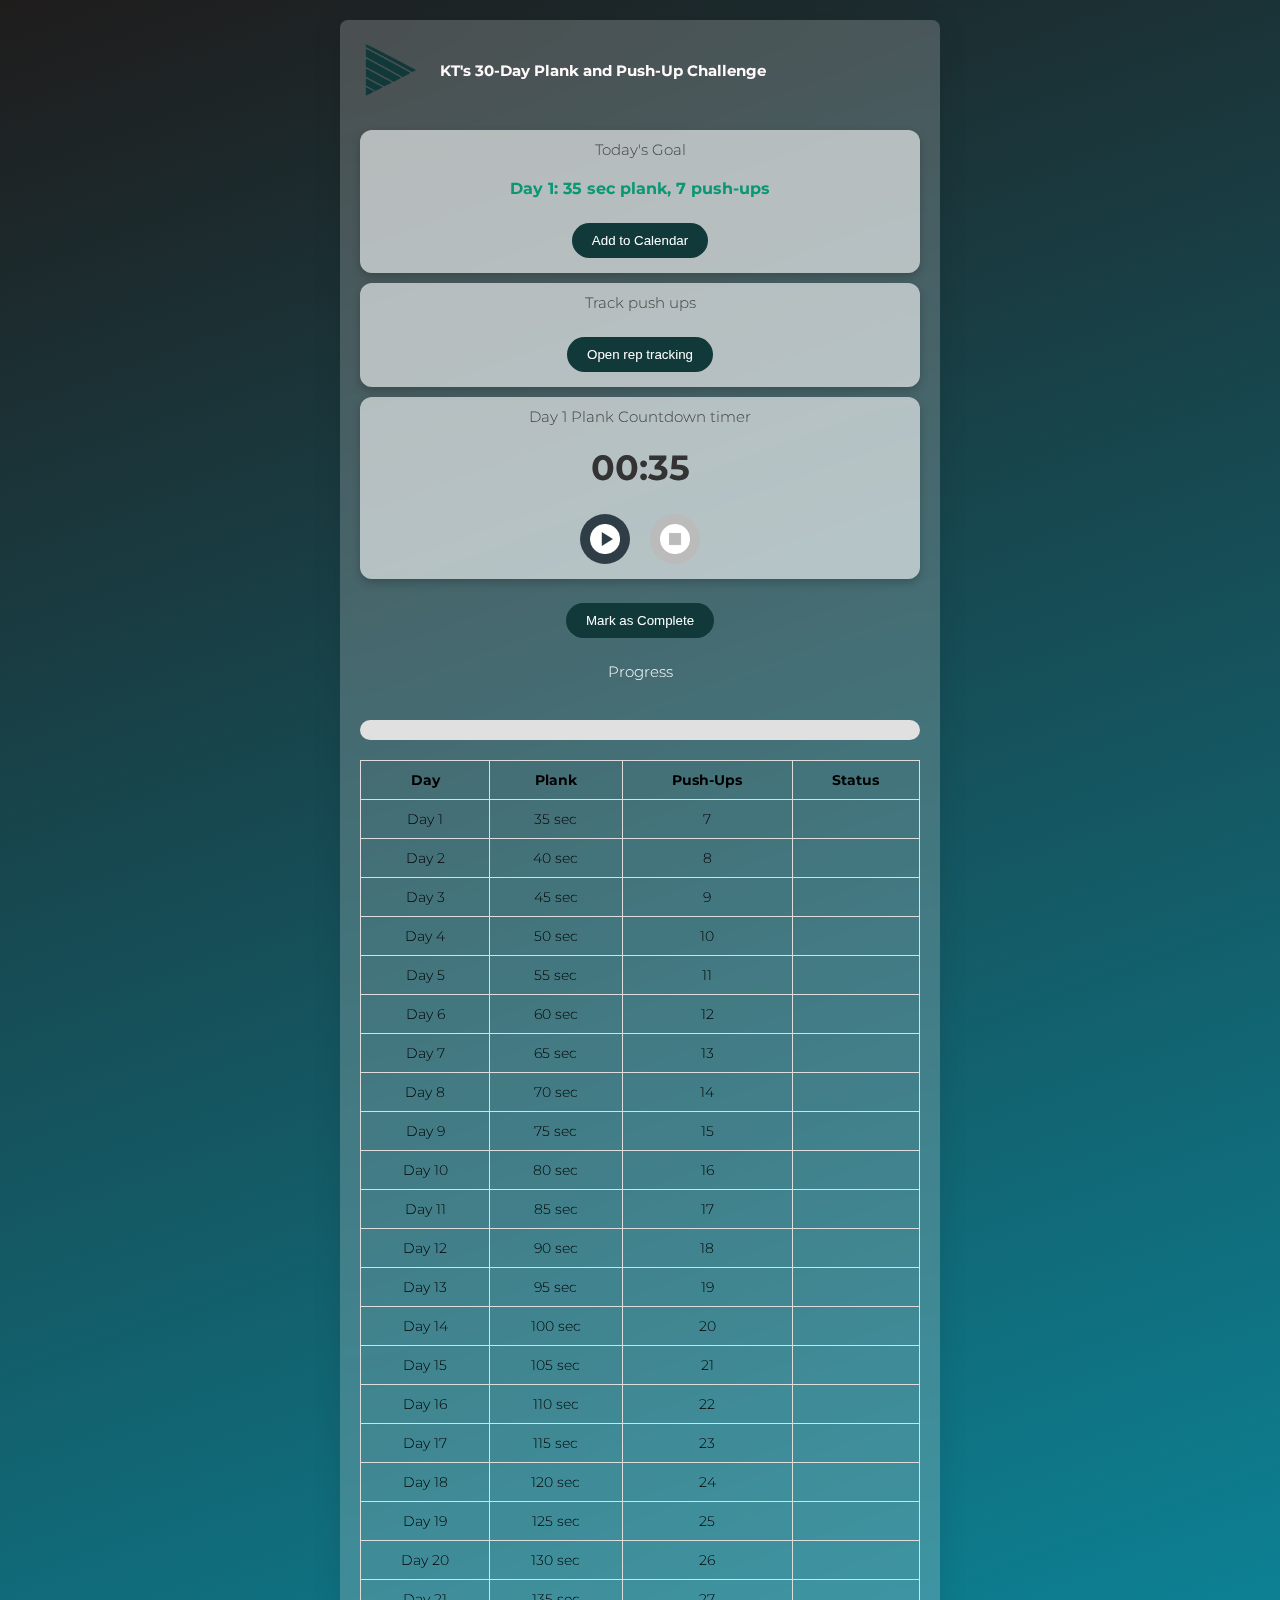
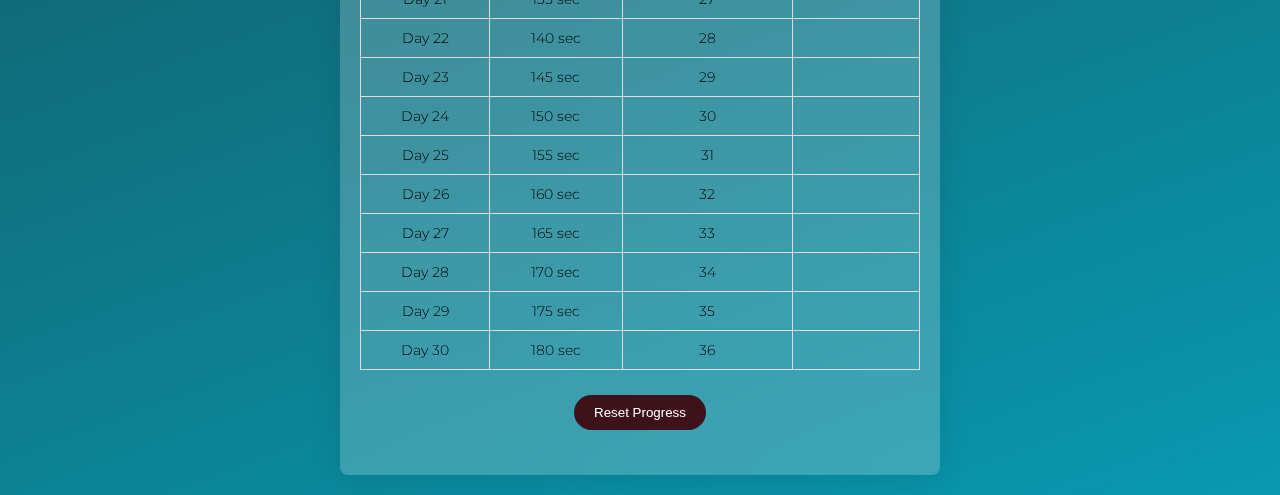
==== index.html @ cbdfee89 "Add files via upload" ====
<!DOCTYPE html>
<html lang="en">
<head>
  <meta charset="UTF-8">
  <meta name="viewport" content="width=device-width, initial-scale=1.0">
  <title>30-Day Plank and Push-Up Challenge</title>
  <link rel="stylesheet" href="styles.css">

    <!-- Enable standalone full-screen mode on iOS -->
     
    <meta name="apple-mobile-web-app-capable" content="yes">
    <meta name="apple-mobile-web-app-status-bar-style" content="translucent">
    <meta name="apple-mobile-web-app-title" content="Plank Challenge">

     <!-- Home screen icon for iOS -->
  <link rel="apple-touch-icon" href="icon.png">
  
  <link rel="manifest" href="manifest.json">

</head>
<body>
  <div class="container">
    <div class="header-group"> <img src="30 day app icon-2.png" width="60">
      <h1>KT's 30-Day Plank and Push-Up Challenge</h1>
  </div>  

  <!-- Install App Modal -->
<div id="installModal" class="modal">
  <div class="modal-content">
    <span class="close" onclick="closeInstallModal()">&times;</span>
    <h2>Install the 30 Day Challenge App</h2><br>
    <p>Get quick access to the 30 Day Challenge app directly from your home screen!</p>
    <button id="installAppButton">Install App</button>
  </div>
</div>

     <!-- Tracker & Countdown -->
    <div class="tracker">
      <div class="countdown-container">
      <h2>Today's Goal</h2>
      <h3 id="dayGoal">Day 1: 20 sec plank, 5 push-ups</h3>
      <button onclick="generateICSFile()">Add to Calendar</button>
    </div>

      <div class="heart-rate-container" id="heart-rate-container">
        <button id="connectHRButton" onclick="connectHeartRateMonitor()" style="display: none;">
          Connect Heart Rate Monitor
        </button>
        <p id="heartRateDisplay" style="display: none;">Heart Rate: -- bpm</p>
      </div>

     <div class="Push-up feed">
      <div class="countdown-container">
      <h2>Track push ups</h2>
     <!-- Button to open pushup.html with the day's target reps -->
      <button id="openVideoFeed" onclick="openPushupTracker()">Open rep tracking</button>

    </div>

    <div class="countdown-container">
        <h2 id="dayText">`Day 1 Plank Countdown timer`</h2>
        <p id="countdownDisplay">00:35</p>
        <div class="button-group">
          <button id="startButton" onclick="startCountdown(35)">
            <img src="play-icon.png" alt="Start" width="20" height="20">
          </button>
          <button id="stopButton" onclick="stopCountdown()" disabled>
            <img src="stop-icon.png" alt="Stop" width="20" height="20">
          </button>
        </div>
      </div>
      <br><button onclick="markComplete()">Mark as Complete</button>
      
    </div>
    <!-- Modal Structure -->
  <div id="calendarModal" class="modal">
  <div class="modal-content">
    <p>Your calendar file is ready!</p>
    <a id="downloadLink" href="" download="30_day_challenge.ics">Download and Add to Calendar</a>
    <button onclick="closeModal()">Close</button>
  </div>
  </div>
  <!-- Progress table -->
  <div class="progress">
    <br><h4>Progress</h4><br>
    <div class="progress-container">
      <div id="progressBar"></div>
    </div>
    
    
    <table id="progressTable">
      <thead>
        <tr>
          <th>Day</th>
          <th>Plank</th>
          <th>Push-Ups</th>
          <th>Status</th>
        </tr>
      </thead>
      <tbody id="progressBody"></tbody>
    </table>
  </div>
  <button class="reset-button" onclick="resetProgress()">Reset Progress</button>
  
  <script src="bluetoothHR.js"></script> <!-- Include bluetoothHR.js here -->
  <script src="countdown.js"></script>
  <script src="app.js"></script>
  <script src="installapp.js"></script>

</body>
</html>
---- styles.css ----
@import url('https://fonts.googleapis.com/css2?family=Montserrat:ital,wght@0,100..900;1,100..900&display=swap');

* {
  box-sizing: border-box;
  margin: 0;
  padding: 0;
}

body {
  font-family: "Montserrat", serif;
  font-optical-sizing: auto;
  font-weight: 300;
  font-style: normal;
  display: flex;
  justify-content: center;
  align-items: flex-start;
  min-height: 100vh;
  margin: 0;
  padding: 20px;
  overflow-y: auto;
  background: linear-gradient(160deg, #1f1c1c, #0899b0);
}

.container {  
  width: 100%;
  max-width: 600px;
  padding: 20px;
  border-radius: 8px;
  box-shadow: 0 4px 30px rgba(0, 0, 0, 0.1);
  background: rgba(255, 255, 255, 0.2);
  backdrop-filter: blur(30px);
  -webkit-backdrop-filter: blur(30px);
  text-align: center;
}

h1 {
  color: #fff9f9;
  margin-bottom: 0px;
  font-size: 95%;
  text-align: center;
  align-items: center;
}
h2 {
  color: #404040;
  margin-bottom: 0px;
  font-size: 95%;
  font-weight: 300;
}

h3 {
  color: #099774;
  margin-bottom: 0px;
  font-size: 98%;
  
}
h4 {
  color: #ffffff;
  margin-bottom: 0px;
  font-size: 95%;
  font-weight: 300;
}

.tracker, .progress {
  margin-bottom: 20px;
}

.header-group
{
  display: flex;
  gap: 20px;
  align-items: center;
  text-align: center;
  padding-bottom: 20px;
}

button {
  background-color: #113939;
  color: #fff;
  padding: 10px 20px;
  border: none;
  border-radius: 30px;
  cursor: pointer;
  margin: 5px;
}

button:hover {
  background-color: #0e2d2d;
}

.reset-button {
  background-color: #3D121B;
}

.reset-button:hover {
  background-color: #2a0d13;
}

table {
  width: 100%;
  border-collapse: collapse;
  font-size: 90%;
}

th, td {
  padding: 10px;
  border: 1px solid #ddd;
  text-align: center;
}

.completed {
  color: #28a745;
  font-weight: bold;
}

/* Modal Styling */
.modal {
  display: none;
  position: fixed;
  top: 0;
  left: 0;
  width: 100%;
  height: 100vh;
  background-color: rgba(0, 0, 0, 0.5);
  justify-content: center;
  align-items: center;
}

.modal-content {
  background-color: #fff;
  padding: 20px;
  border-radius: 8px;
  width: 80%;
  max-width: 400px;
  text-align: center;
  box-shadow: 0 4px 8px rgba(0, 0, 0, 0.2);
}

.modal-content p {
  font-size: 18px;
  margin-bottom: 10px;
}

.modal-content a {
  display: inline-block;
  padding: 10px 20px;
  color: #fff;
  background-color: #2c362e;
  border-radius: 5px;
  text-decoration: none;
  margin-top: 10px;
}

.modal-content a:hover {
  background-color: #218838;
}

.modal-content button {
  margin-top: 10px;
  padding: 8px 16px;
  background-color: #ccc;
  border: none;
  border-radius: 5px;
  cursor: pointer;
}

.modal-content button:hover {
  background-color: #bbb;
}

/* Countdown Timer Styling */
.countdown-container {
  display: flex;
  flex-direction: column;
  align-items: center;
  justify-content: center;
  gap: 20px;
  margin-top: 10px;
  background: rgba(255, 255, 255, 0.5);
  border-radius: 12px;
  padding: 10px;
  box-shadow: 0 4px 10px rgba(0, 0, 0, 0.2);
  backdrop-filter: blur(10px);
}

#countdownDisplay {
  font-size: 35px;
  font-weight: bold;
  color: #333;
}

/* Inline Button Group */
.button-group {
  display: flex;
  gap: 10px;
}

.button-group button {
  background-color: #2f3e46;
  color: #fff;
  padding: 10px 10px;
  border: none;
  border-radius: 200px;
  font-size: 18px;
  cursor: pointer;
  transition: background-color 0.3s;
}

.button-group button:hover {
  background-color: #1b2730;
}

button:disabled {
  background-color: #bbb;
  cursor: not-allowed;
}

button img {
  width: 30px;
  height: 30px;
  vertical-align: middle;
  margin-right: 0px;
}

/*Progress bar */
.progress-container {
  width: 100%;
  background-color: #e0e0e0;
  border-radius: 10px;
  margin: 20px 0;
  height: 20px;
}

#progressBar {
  height: 100%;
  width: 0; /* Start with no fill */
  background-color: #28a745;
  border-radius: 10px;
  transition: width 0.3s; /* Smooth animation */
}

.heart-rate-container {
  display: flex;
  flex-direction: column; /* Stack items vertically */
  align-items: center; /* Center items horizontally */
  padding: 20px;
  justify-content: center;
  max-width: 600px;
  gap: 10px; /* Space between the button and text */
  border-radius: 8px;
  box-shadow: 0 4px 30px rgba(0, 0, 0, 0.1);
  background: rgba(255, 255, 255, 0.4);
  backdrop-filter: blur(10px);
  -webkit-backdrop-filter: blur(30px);
  text-align: center;
  margin-top: 10px;
  
}

/*VIDEO REP DETECTION*/


.video-container {
  position: relative;
  width: 100%;
  max-width: 600px;
  height: 400px; /* Set a default height, can adjust as needed */
  margin: 0 auto;
  border-radius: 8px;
  box-shadow: 0 0 10px rgba(0, 0, 0, 0.1);
  overflow: hidden;
}


#videoFeed, #output {
  position: absolute;
  top: 0;
  left: 0;
  width: 100%;
  height: 100%;
}

#videoFeed {
  z-index: 1; /* Ensure video appears under canvas */
}

#output {
  z-index: 2; /* Ensure canvas is on top of video */
}

.overlay {
  position: absolute;
  top: 0;
  left: 0;
  width: 100%;
  height: 100%;
  display: flex;
  justify-content: center;
  align-items: center;
  pointer-events: none; /* Allows clicks to pass through */
}

.guide-text {
  color: white;
  font-size: 16px;
  background-color: rgba(0, 0, 0, 0.5);
  padding: 8px 12px;
  border-radius: 5px;
  text-align: center;
}
.horizontal-line {
  position: absolute;
  left: 0;
  width: 100%;
  height: 2px;
  background-color: rgba(255, 255, 255, 0.5);
}

#shoulderLine { top: 20%; }  /* Approximate position for shoulders */
#hipLine { top: 50%; }       /* Approximate position for hips */
#ankleLine { top: 80%; }     /* Approximate position for ankles */

.countdown-overlay {
  display: none;
  position: absolute;
  top: 50%;
  left: 50%;
  transform: translate(-50%, -50%);
  font-size: 3em;
  color: white;
  background: rgba(0, 0, 0, 0.7);
  padding: 20px;
  border-radius: 10px;
  text-align: center;
  z-index: 3; /* Ensure it’s above both video and canvas */
}

/* Modal container - hidden by default */
.modal {
  display: none; /* Hidden initially */
  position: fixed;
  z-index: 1000;
  left: 0;
  top: 0;
  width: 100%;
  height: 100vh;
  background-color: rgba(0, 0, 0, 0.5);
  justify-content: center;
  align-items: center;
}

/* Modal content box */
.modal-content {
  background-color: #ffffff;
  padding: 20px;
  border-radius: 8px;
  width: 90%;
  max-width: 400px;
  text-align: center;
}

/* Close button for the modal */
.modal .close {
  position: absolute;
  top: 10px;
  right: 15px;
  font-size: 35px;
  cursor: pointer;
}

#installAppButton {
  padding: 10px 20px;
  font-size: 16px;
  color: #ffffff;
  background-color:  #113939;
  border: none;
  border-radius: 30px;
  cursor: pointer;
}

#installAppButton:hover {
  background-color: #0056b3;
}
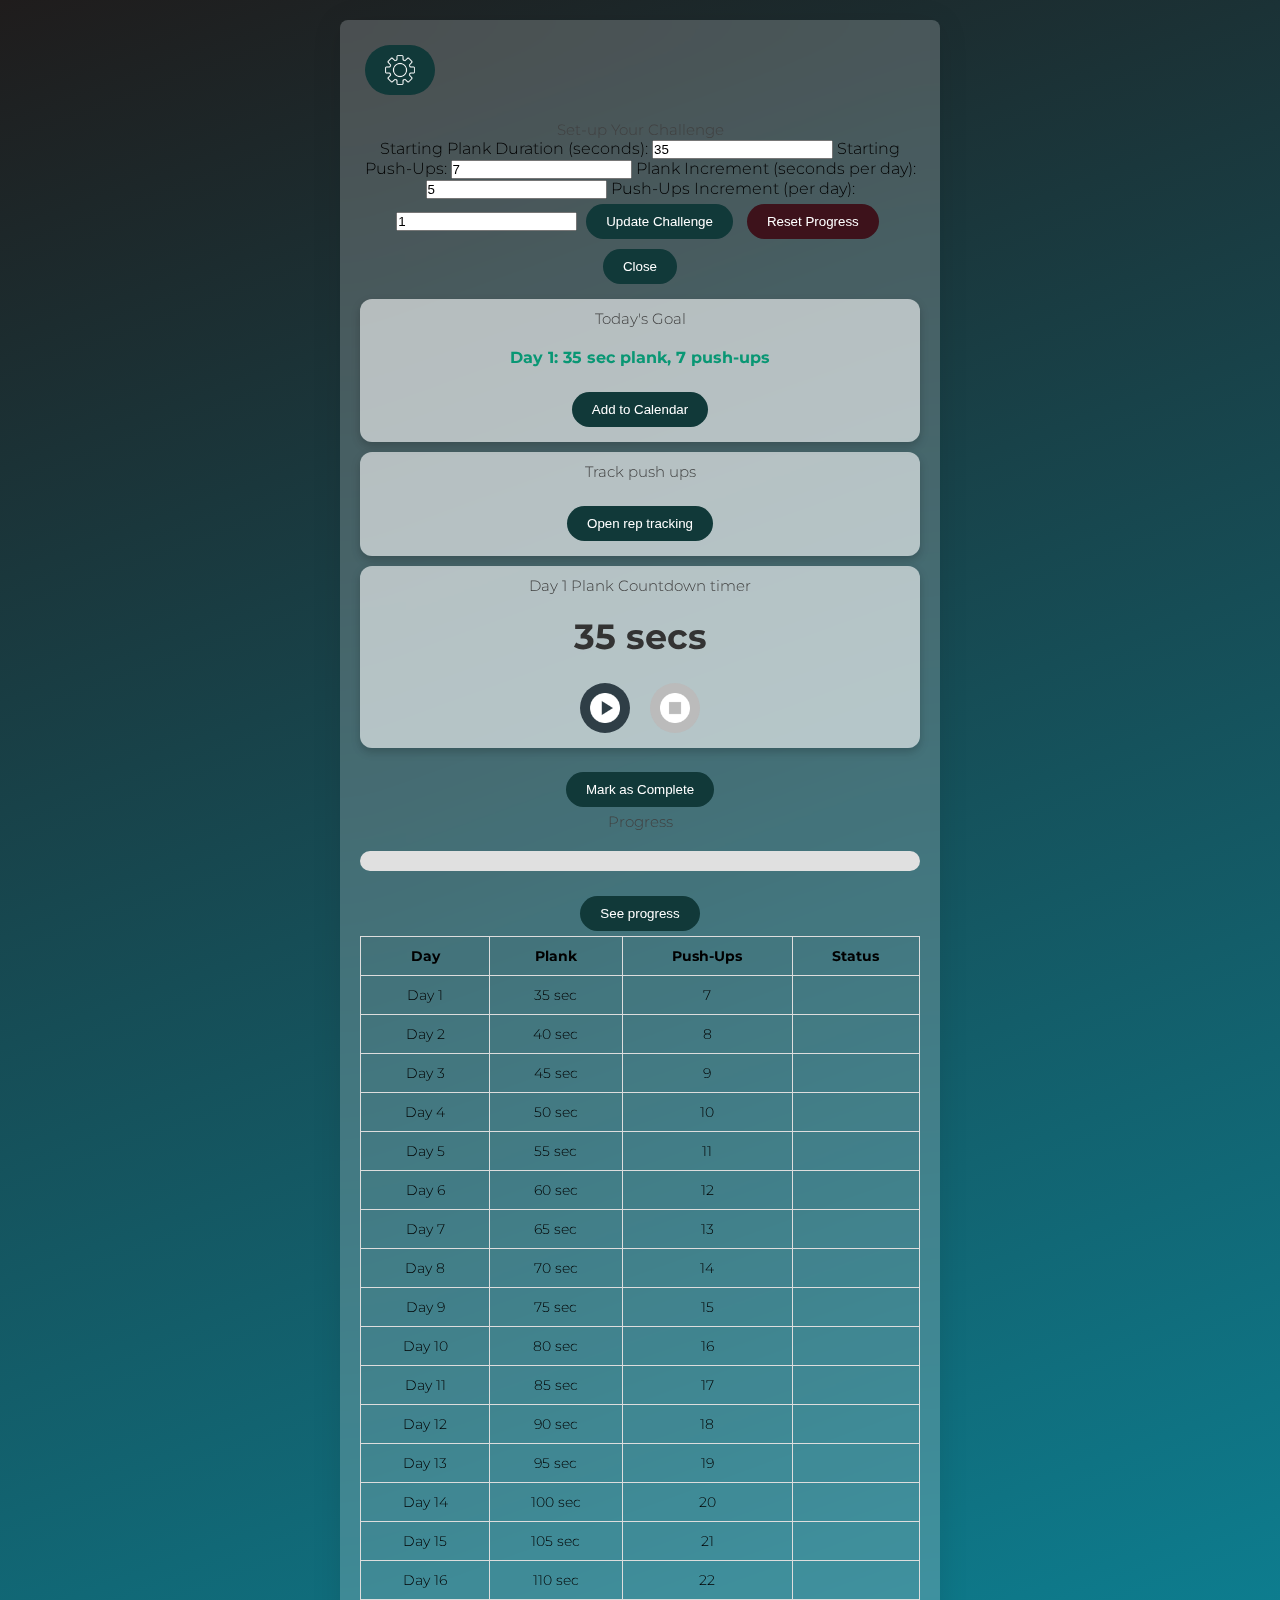
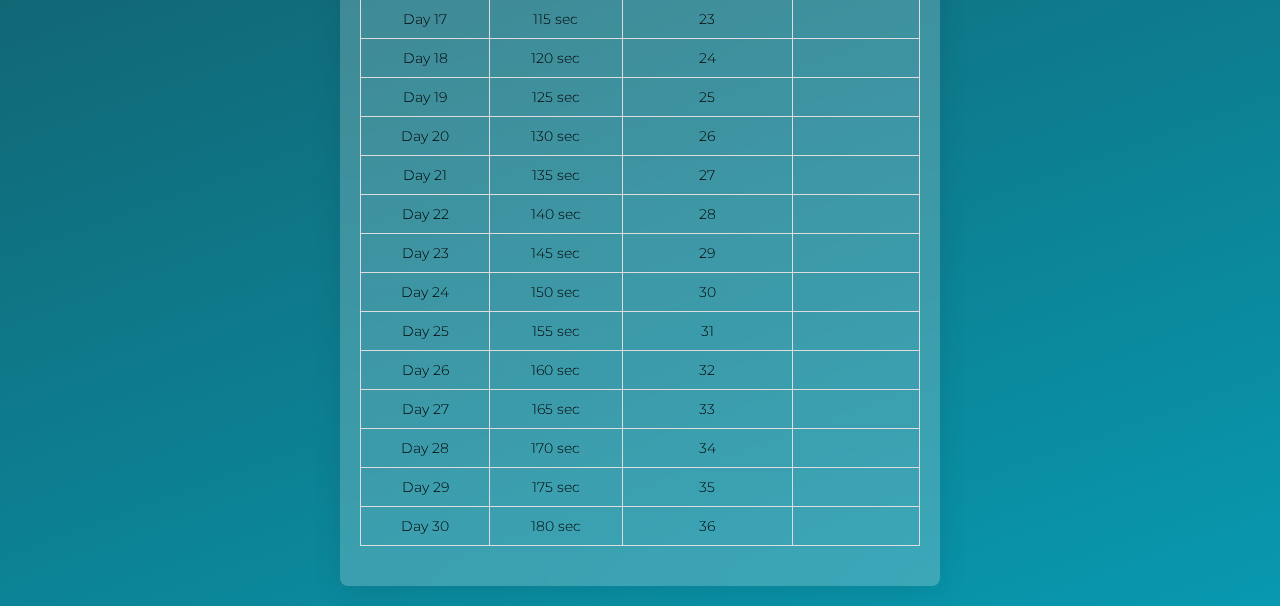
==== commit f278ef68: "Add files via upload" ====
--- a/index.html
+++ b/index.html
@@ -8,7 +8,7 @@
 
     <!-- Enable standalone full-screen mode on iOS -->
      
-    <meta name="apple-mobile-web-app-capable" content="yes">
+    <meta name="mobile-web-app-capable" content="yes">
     <meta name="apple-mobile-web-app-status-bar-style" content="translucent">
     <meta name="apple-mobile-web-app-title" content="Plank Challenge">
 
@@ -20,8 +20,8 @@
 </head>
 <body>
   <div class="container">
-    <div class="header-group"> <img src="30 day app icon-2.png" width="60">
-      <h1>KT's 30-Day Plank and Push-Up Challenge</h1>
+    <div class="header-group"> 
+      <button class="settingsButton" id="settingsButton" onclick="toggleCustomizeChallenge()"><img src="Settings.png" alt="Stop" width="5" height="5"></button>
   </div>  
 
   <!-- Install App Modal -->
@@ -32,6 +32,27 @@
     <p>Get quick access to the 30 Day Challenge app directly from your home screen!</p>
     <button id="installAppButton">Install App</button>
   </div>
+</div>
+
+
+ <!-- Settings modal -->
+<div class="customize-challenge" id="customize-challenge">
+  <h2> Set-up Your Challenge</h2>
+  <label for="startPlank">Starting Plank Duration (seconds):</label>
+  <input type="number" id="startPlank" value="35">
+  
+  <label for="startPushUps">Starting Push-Ups:</label>
+  <input type="number" id="startPushUps" value="7">
+  
+  <label for="plankIncrement">Plank Increment (seconds per day):</label>
+  <input type="number" id="plankIncrement" value="5">
+  
+  <label for="pushUpsIncrement">Push-Ups Increment (per day):</label>
+  <input type="number" id="pushUpsIncrement" value="1">
+  
+  <button onclick="generateChallenge()">Update Challenge</button>
+  <button class="reset-button" onclick="resetProgress()">Reset Progress</button>
+  <button id="closeButton" onclick="toggleCustomizeChallenge()">Close</button>
 </div>
 
      <!-- Tracker & Countdown -->
@@ -80,13 +101,16 @@
     <button onclick="closeModal()">Close</button>
   </div>
   </div>
-  <!-- Progress table -->
-  <div class="progress">
-    <br><h4>Progress</h4><br>
-    <div class="progress-container">
-      <div id="progressBar"></div>
-    </div>
-    
+  <!-- Progress -->
+   <div class="progressbar-container">
+  <h2>Progress</h2>
+  <div class="progress-container">
+    <div id="progressBar"></div>
+  </div>
+  <button id="ProgressButton" onclick="toggleProgressView()">See progress</button>
+</div>
+
+  <div class="progress"id=progressView>
     
     <table id="progressTable">
       <thead>
@@ -100,7 +124,7 @@
       <tbody id="progressBody"></tbody>
     </table>
   </div>
-  <button class="reset-button" onclick="resetProgress()">Reset Progress</button>
+  
   
   <script src="bluetoothHR.js"></script> <!-- Include bluetoothHR.js here -->
   <script src="countdown.js"></script>
@@ -108,4 +132,4 @@
   <script src="installapp.js"></script>
 
 </body>
-</html>
+</html>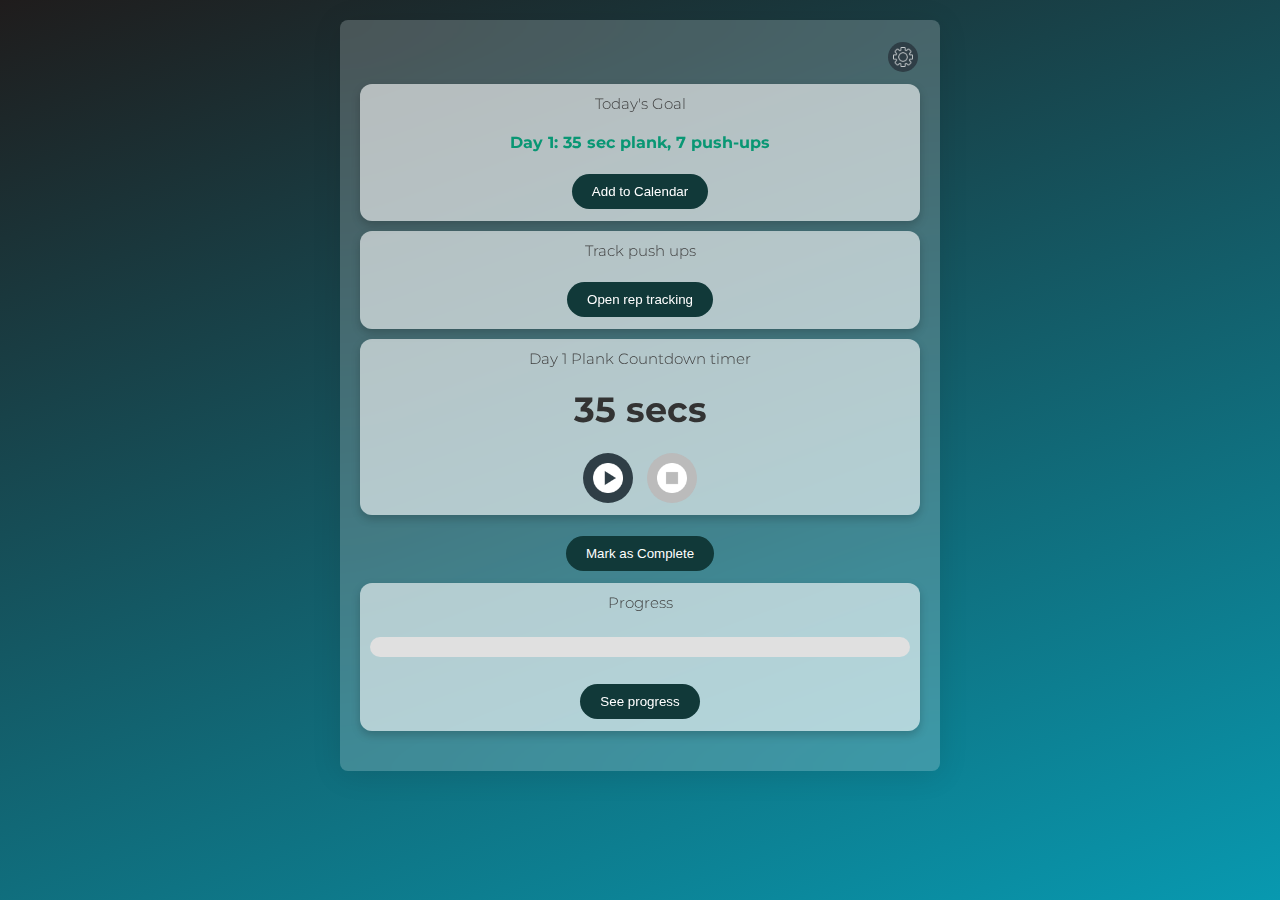
==== commit 89891303: "Update index.html" ====
--- a/index.html
+++ b/index.html
@@ -4,7 +4,7 @@
   <meta charset="UTF-8">
   <meta name="viewport" content="width=device-width, initial-scale=1.0">
   <title>30-Day Plank and Push-Up Challenge</title>
-  <link rel="stylesheet" href="styles.css">
+  <link rel="stylesheet" href="styles.css?v=2">
 
     <!-- Enable standalone full-screen mode on iOS -->
      
@@ -132,4 +132,4 @@
   <script src="installapp.js"></script>
 
 </body>
-</html>+</html>
--- a/styles.css
+++ b/styles.css
@@ -60,17 +60,43 @@
   font-weight: 300;
 }
 
-.tracker, .progress {
+.tracker  {
   margin-bottom: 20px;
 }
+
+.progress{
+  display: none;
+  flex-direction: column;
+  align-items: center;
+  justify-content: center;
+  gap: 20px;
+  margin-top: 10px;
+  background: rgba(255, 255, 255, 0.5);
+  border-radius: 12px;
+  padding: 10px;
+  box-shadow: 0 4px 10px rgba(0, 0, 0, 0.2);
+  backdrop-filter: blur(10px);
+}
+.progressbar-container{
+  display: flex;
+  flex-direction: column;
+  align-items: center;
+  justify-content: center;
+  gap: 5px;
+  margin-top: 10px;
+  background: rgba(255, 255, 255, 0.5);
+  border-radius: 12px;
+  padding: 10px;
+  box-shadow: 0 4px 10px rgba(0, 0, 0, 0.2);
+  backdrop-filter: blur(10px);}
 
 .header-group
 {
   display: flex;
   gap: 20px;
-  align-items: center;
-  text-align: center;
-  padding-bottom: 20px;
+  justify-content: flex-end;
+  text-align: center;
+  padding-bottom: 0px;
 }
 
 button {
@@ -80,7 +106,7 @@
   border: none;
   border-radius: 30px;
   cursor: pointer;
-  margin: 5px;
+  margin: 2px;
 }
 
 button:hover {
@@ -95,6 +121,15 @@
   background-color: #2a0d13;
 }
 
+input {
+  background-color: cadetblue;
+  padding: 5px 30px;
+  border: none;
+  border-radius: 30px;
+  cursor: pointer;
+  margin: 5px;
+  text-align: center;
+}
 table {
   width: 100%;
   border-collapse: collapse;
@@ -222,6 +257,7 @@
 }
 
 /*Progress bar */
+
 .progress-container {
   width: 100%;
   background-color: #e0e0e0;
@@ -380,3 +416,38 @@
 #installAppButton:hover {
   background-color: #0056b3;
 }
+
+/*Settings*/
+
+.customize-challenge
+{
+  display: none;
+  flex-direction: column; /* Stack items vertically */
+  align-items: center; /* Center items horizontally */
+  padding: 20px;
+  justify-content: center;
+  max-width: 600px;
+  gap: 10px; /* Space between the button and text */
+  border-radius: 8px;
+  box-shadow: 0 4px 30px rgba(0, 0, 0, 0.1);
+  background: rgba(255, 255, 255, 0.4);
+  backdrop-filter: blur(10px);
+  -webkit-backdrop-filter: blur(30px);
+  text-align: center;
+  margin-top: 10px;
+}
+.settingsButton{
+  background-color: #2f3e46;
+  color: #fff;
+  padding: 5px 5px;
+  border: none;
+  border-radius: 200px;
+  font-size: 8px;
+  cursor: pointer;
+}
+/* Style only the image inside the settingsButton button */
+.settingsButton img {
+  width: 20px; /* Override width */
+  height: 20px; /* Override height */
+  /* Add more specific styles as needed */
+}
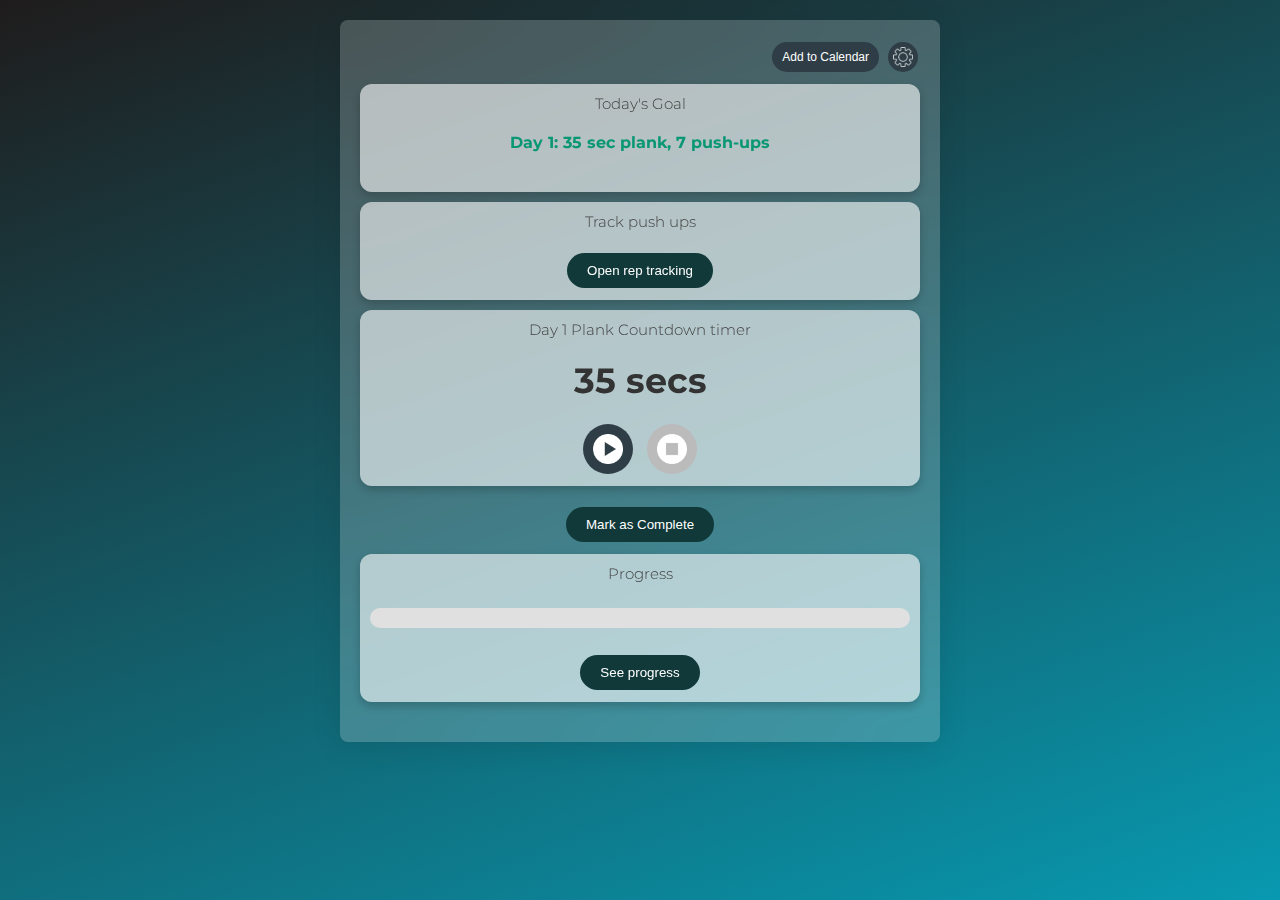
==== commit 2c720b51: "Move calendar function" ====
--- a/index.html
+++ b/index.html
@@ -4,7 +4,7 @@
   <meta charset="UTF-8">
   <meta name="viewport" content="width=device-width, initial-scale=1.0">
   <title>30-Day Plank and Push-Up Challenge</title>
-  <link rel="stylesheet" href="styles.css?v=2">
+  <link rel="stylesheet" href="styles.css?v3">
 
     <!-- Enable standalone full-screen mode on iOS -->
      
@@ -21,7 +21,9 @@
 <body>
   <div class="container">
     <div class="header-group"> 
+      <button class="calendarButton" id="calendarButton" onclick="generateICSFile()">Add to Calendar</button>
       <button class="settingsButton" id="settingsButton" onclick="toggleCustomizeChallenge()"><img src="Settings.png" alt="Stop" width="5" height="5"></button>
+      
   </div>  
 
   <!-- Install App Modal -->
@@ -60,7 +62,6 @@
       <div class="countdown-container">
       <h2>Today's Goal</h2>
       <h3 id="dayGoal">Day 1: 20 sec plank, 5 push-ups</h3>
-      <button onclick="generateICSFile()">Add to Calendar</button>
     </div>
 
       <div class="heart-rate-container" id="heart-rate-container">
--- a/styles.css
+++ b/styles.css
@@ -49,7 +49,8 @@
 
 h3 {
   color: #099774;
-  margin-bottom: 0px;
+  margin-bottom: 30px;
+  padding-bottom: 30px;
   font-size: 98%;
   
 }
@@ -93,7 +94,7 @@
 .header-group
 {
   display: flex;
-  gap: 20px;
+  gap: 10px;
   justify-content: flex-end;
   text-align: center;
   padding-bottom: 0px;
@@ -442,6 +443,453 @@
   padding: 5px 5px;
   border: none;
   border-radius: 200px;
+  font-size: 5px;
+  cursor: pointer;
+}
+@import url('https://fonts.googleapis.com/css2?family=Montserrat:ital,wght@0,100..900;1,100..900&display=swap');
+
+* {
+  box-sizing: border-box;
+  margin: 0;
+  padding: 0;
+}
+
+body {
+  font-family: "Montserrat", serif;
+  font-optical-sizing: auto;
+  font-weight: 300;
+  font-style: normal;
+  display: flex;
+  justify-content: center;
+  align-items: flex-start;
+  min-height: 100vh;
+  margin: 0;
+  padding: 20px;
+  overflow-y: auto;
+  background: linear-gradient(160deg, #1f1c1c, #0899b0);
+}
+
+.container {  
+  width: 100%;
+  max-width: 600px;
+  padding: 20px;
+  border-radius: 8px;
+  box-shadow: 0 4px 30px rgba(0, 0, 0, 0.1);
+  background: rgba(255, 255, 255, 0.2);
+  backdrop-filter: blur(30px);
+  -webkit-backdrop-filter: blur(30px);
+  text-align: center;
+}
+
+h1 {
+  color: #fff9f9;
+  margin-bottom: 0px;
+  font-size: 95%;
+  text-align: center;
+  align-items: center;
+}
+h2 {
+  color: #404040;
+  margin-bottom: 0px;
+  font-size: 95%;
+  font-weight: 300;
+}
+
+h3 {
+  color: #099774;
+  margin-bottom: 0px;
+  font-size: 98%;
+  
+}
+h4 {
+  color: #ffffff;
+  margin-bottom: 0px;
+  font-size: 95%;
+  font-weight: 300;
+}
+
+.tracker  {
+  margin-bottom: 20px;
+}
+
+.progress{
+  display: none;
+  flex-direction: column;
+  align-items: center;
+  justify-content: center;
+  gap: 20px;
+  margin-top: 10px;
+  background: rgba(255, 255, 255, 0.5);
+  border-radius: 12px;
+  padding: 10px;
+  box-shadow: 0 4px 10px rgba(0, 0, 0, 0.2);
+  backdrop-filter: blur(10px);
+}
+.progressbar-container{
+  display: flex;
+  flex-direction: column;
+  align-items: center;
+  justify-content: center;
+  gap: 5px;
+  margin-top: 10px;
+  background: rgba(255, 255, 255, 0.5);
+  border-radius: 12px;
+  padding: 10px;
+  box-shadow: 0 4px 10px rgba(0, 0, 0, 0.2);
+  backdrop-filter: blur(10px);}
+
+.header-group
+{
+  display: flex;
+  gap: 5px;
+  justify-content: flex-end;
+  text-align: center;
+  padding-bottom: 0px;
+}
+
+button {
+  background-color: #113939;
+  color: #fff;
+  padding: 10px 20px;
+  border: none;
+  border-radius: 30px;
+  cursor: pointer;
+  margin: 2px;
+}
+
+button:hover {
+  background-color: #0e2d2d;
+}
+
+.reset-button {
+  background-color: #3D121B;
+}
+
+.reset-button:hover {
+  background-color: #2a0d13;
+}
+
+input {
+  background-color: cadetblue;
+  padding: 5px 30px;
+  border: none;
+  border-radius: 30px;
+  cursor: pointer;
+  margin: 5px;
+  text-align: center;
+}
+table {
+  width: 100%;
+  border-collapse: collapse;
+  font-size: 90%;
+}
+
+th, td {
+  padding: 10px;
+  border: 1px solid #ddd;
+  text-align: center;
+}
+
+.completed {
+  color: #28a745;
+  font-weight: bold;
+}
+
+/* Modal Styling */
+.modal {
+  display: none;
+  position: fixed;
+  top: 0;
+  left: 0;
+  width: 100%;
+  height: 100vh;
+  background-color: rgba(0, 0, 0, 0.5);
+  justify-content: center;
+  align-items: center;
+}
+
+.modal-content {
+  background-color: #fff;
+  padding: 20px;
+  border-radius: 8px;
+  width: 80%;
+  max-width: 400px;
+  text-align: center;
+  box-shadow: 0 4px 8px rgba(0, 0, 0, 0.2);
+}
+
+.modal-content p {
+  font-size: 18px;
+  margin-bottom: 10px;
+}
+
+.modal-content a {
+  display: inline-block;
+  padding: 10px 20px;
+  color: #fff;
+  background-color: #2c362e;
+  border-radius: 5px;
+  text-decoration: none;
+  margin-top: 10px;
+}
+
+.modal-content a:hover {
+  background-color: #218838;
+}
+
+.modal-content button {
+  margin-top: 10px;
+  padding: 8px 16px;
+  background-color: #ccc;
+  border: none;
+  border-radius: 5px;
+  cursor: pointer;
+}
+
+.modal-content button:hover {
+  background-color: #bbb;
+}
+
+/* Countdown Timer Styling */
+.countdown-container {
+  display: flex;
+  flex-direction: column;
+  align-items: center;
+  justify-content: center;
+  gap: 20px;
+  margin-top: 10px;
+  background: rgba(255, 255, 255, 0.5);
+  border-radius: 12px;
+  padding: 10px;
+  box-shadow: 0 4px 10px rgba(0, 0, 0, 0.2);
+  backdrop-filter: blur(10px);
+}
+
+#countdownDisplay {
+  font-size: 35px;
+  font-weight: bold;
+  color: #333;
+}
+
+/* Inline Button Group */
+.button-group {
+  display: flex;
+  gap: 10px;
+}
+
+.button-group button {
+  background-color: #2f3e46;
+  color: #fff;
+  padding: 10px 10px;
+  border: none;
+  border-radius: 200px;
+  font-size: 18px;
+  cursor: pointer;
+  transition: background-color 0.3s;
+}
+
+.button-group button:hover {
+  background-color: #1b2730;
+}
+
+button:disabled {
+  background-color: #bbb;
+  cursor: not-allowed;
+}
+
+button img {
+  width: 30px;
+  height: 30px;
+  vertical-align: middle;
+  margin-right: 0px;
+}
+
+/*Progress bar */
+
+.progress-container {
+  width: 100%;
+  background-color: #e0e0e0;
+  border-radius: 10px;
+  margin: 20px 0;
+  height: 20px;
+}
+
+#progressBar {
+  height: 100%;
+  width: 0; /* Start with no fill */
+  background-color: #28a745;
+  border-radius: 10px;
+  transition: width 0.3s; /* Smooth animation */
+}
+
+.heart-rate-container {
+  display: flex;
+  flex-direction: column; /* Stack items vertically */
+  align-items: center; /* Center items horizontally */
+  padding: 20px;
+  justify-content: center;
+  max-width: 600px;
+  gap: 10px; /* Space between the button and text */
+  border-radius: 8px;
+  box-shadow: 0 4px 30px rgba(0, 0, 0, 0.1);
+  background: rgba(255, 255, 255, 0.4);
+  backdrop-filter: blur(10px);
+  -webkit-backdrop-filter: blur(30px);
+  text-align: center;
+  margin-top: 10px;
+  
+}
+
+/*VIDEO REP DETECTION*/
+
+
+.video-container {
+  position: relative;
+  width: 100%;
+  max-width: 600px;
+  height: 400px; /* Set a default height, can adjust as needed */
+  margin: 0 auto;
+  border-radius: 8px;
+  box-shadow: 0 0 10px rgba(0, 0, 0, 0.1);
+  overflow: hidden;
+}
+
+
+#videoFeed, #output {
+  position: absolute;
+  top: 0;
+  left: 0;
+  width: 100%;
+  height: 100%;
+}
+
+#videoFeed {
+  z-index: 1; /* Ensure video appears under canvas */
+}
+
+#output {
+  z-index: 2; /* Ensure canvas is on top of video */
+}
+
+.overlay {
+  position: absolute;
+  top: 0;
+  left: 0;
+  width: 100%;
+  height: 100%;
+  display: flex;
+  justify-content: center;
+  align-items: center;
+  pointer-events: none; /* Allows clicks to pass through */
+}
+
+.guide-text {
+  color: white;
+  font-size: 16px;
+  background-color: rgba(0, 0, 0, 0.5);
+  padding: 8px 12px;
+  border-radius: 5px;
+  text-align: center;
+}
+.horizontal-line {
+  position: absolute;
+  left: 0;
+  width: 100%;
+  height: 2px;
+  background-color: rgba(255, 255, 255, 0.5);
+}
+
+#shoulderLine { top: 20%; }  /* Approximate position for shoulders */
+#hipLine { top: 50%; }       /* Approximate position for hips */
+#ankleLine { top: 80%; }     /* Approximate position for ankles */
+
+.countdown-overlay {
+  display: none;
+  position: absolute;
+  top: 50%;
+  left: 50%;
+  transform: translate(-50%, -50%);
+  font-size: 3em;
+  color: white;
+  background: rgba(0, 0, 0, 0.7);
+  padding: 20px;
+  border-radius: 10px;
+  text-align: center;
+  z-index: 3; /* Ensure it’s above both video and canvas */
+}
+
+/* Modal container - hidden by default */
+.modal {
+  display: none; /* Hidden initially */
+  position: fixed;
+  z-index: 1000;
+  left: 0;
+  top: 0;
+  width: 100%;
+  height: 100vh;
+  background-color: rgba(0, 0, 0, 0.5);
+  justify-content: center;
+  align-items: center;
+}
+
+/* Modal content box */
+.modal-content {
+  background-color: #ffffff;
+  padding: 20px;
+  border-radius: 8px;
+  width: 90%;
+  max-width: 400px;
+  text-align: center;
+}
+
+/* Close button for the modal */
+.modal .close {
+  position: absolute;
+  top: 10px;
+  right: 15px;
+  font-size: 35px;
+  cursor: pointer;
+}
+
+#installAppButton {
+  padding: 10px 20px;
+  font-size: 16px;
+  color: #ffffff;
+  background-color:  #113939;
+  border: none;
+  border-radius: 30px;
+  cursor: pointer;
+}
+
+#installAppButton:hover {
+  background-color: #0056b3;
+}
+
+/*Settings*/
+
+.customize-challenge
+{
+  display: none;
+  flex-direction: column; /* Stack items vertically */
+  align-items: center; /* Center items horizontally */
+  padding: 20px;
+  justify-content: center;
+  max-width: 600px;
+  gap: 10px; /* Space between the button and text */
+  border-radius: 8px;
+  box-shadow: 0 4px 30px rgba(0, 0, 0, 0.1);
+  background: rgba(255, 255, 255, 0.4);
+  backdrop-filter: blur(10px);
+  -webkit-backdrop-filter: blur(30px);
+  text-align: center;
+  margin-top: 10px;
+}
+.settingsButton{
+  background-color: #2f3e46;
+  color: #fff;
+  padding: 5px 5px;
+  border: none;
+  border-radius: 200px;
   font-size: 8px;
   cursor: pointer;
 }
@@ -451,3 +899,13 @@
   height: 20px; /* Override height */
   /* Add more specific styles as needed */
 }
+.calendarButton 
+{
+  background-color: #2f3e46;
+  color: #fff;
+  padding: 5px 10px;
+  border: none;
+  border-radius: 200px;
+  font-size: 12px;
+  cursor: pointer;
+}
